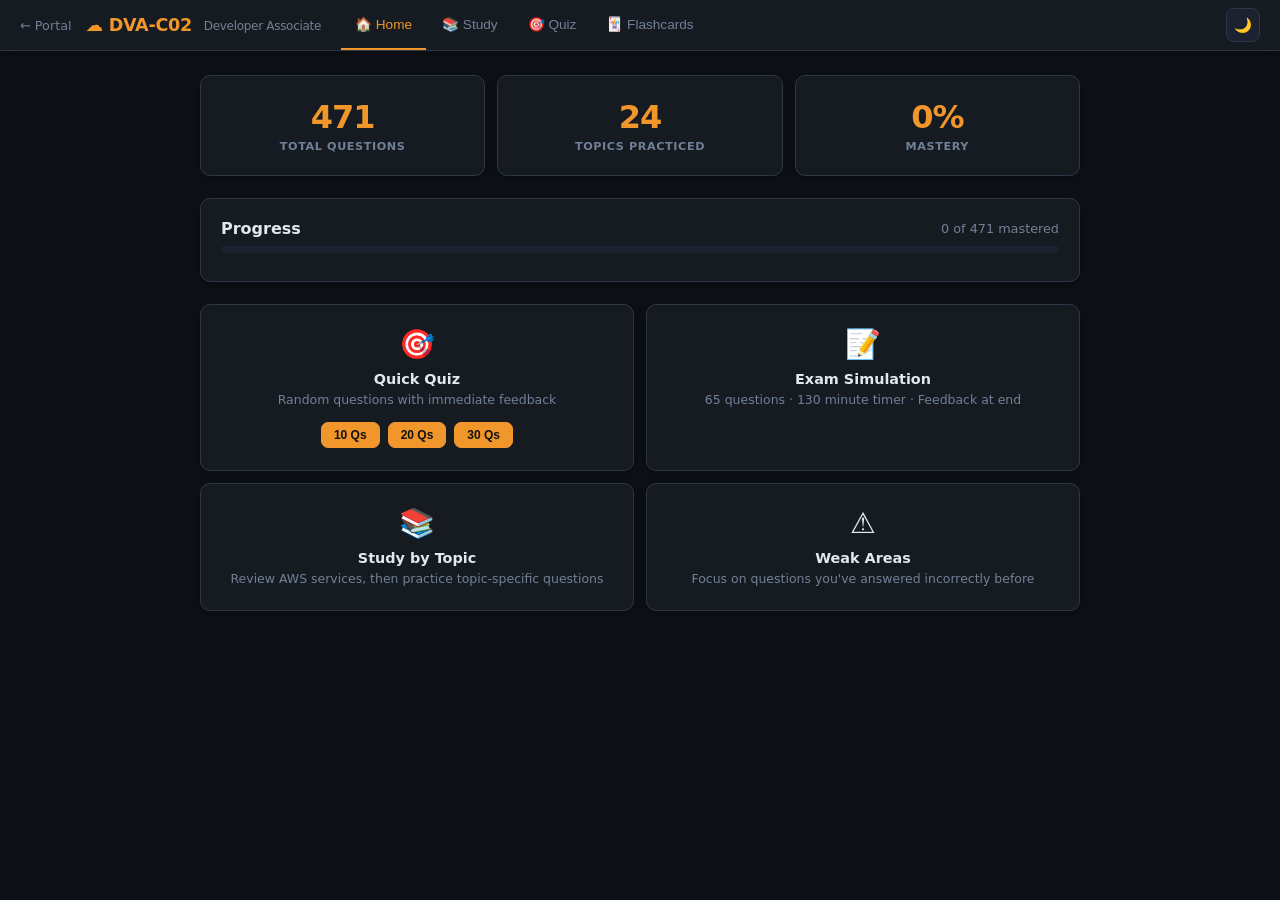
==== dva-c02.html @ b7f3e04b "Expand cert portal and add AWS Slack feedback pipeline" ====
<!DOCTYPE html>
<html lang="en">
<head>
<meta charset="UTF-8">
<meta name="viewport" content="width=device-width, initial-scale=1.0">
<title>AWS DVA-C02 Study Platform</title>
<link rel="stylesheet" href="style.css">
<link rel="icon" type="image/svg+xml" href="favicon.svg">
<style>
.nav-back{background:none;border:none;color:var(--text2);padding:14px 10px 14px 0;cursor:pointer;font-size:0.8rem;font-weight:500;display:inline-flex;align-items:center;gap:5px;transition:var(--transition);text-decoration:none;white-space:nowrap}
.nav-back:hover{color:var(--accent)}
</style>
<script>(function(){var t=localStorage.getItem('theme')||'dark';document.documentElement.setAttribute('data-theme',t);})();</script>
</head>
<body>

<nav>
  <a class="nav-back" href="index.html" title="All certifications">&#x2190; Portal</a>
  <div class="nav-logo">&#x2601; AWS <span>Developer Associate</span></div>
  <div class="nav-tabs">
    <button class="nav-tab active" data-tab="home">&#x1F3E0; Home</button>
    <button class="nav-tab" data-tab="study">&#x1F4DA; Study</button>
    <button class="nav-tab" data-tab="quiz">&#x1F3AF; Quiz</button>
    <button class="nav-tab" data-tab="flash">&#x1F0CF; Flashcards</button>
  </div>
  <button class="theme-toggle" id="theme-toggle" onclick="toggleTheme()" title="Toggle light/dark mode">🌙</button>
</nav>

<main>
  <!-- HOME -->
  <div id="tab-home" class="tab-panel active">
    <div class="stats-grid">
      <div class="stat-card"><div class="stat-val" id="stat-total">471</div><div class="stat-lbl">Total Questions</div></div>
      <div class="stat-card"><div class="stat-val" id="stat-topics">0</div><div class="stat-lbl">Topics Practiced</div></div>
      <div class="stat-card"><div class="stat-val" id="stat-mastery">0%</div><div class="stat-lbl">Mastery</div></div>
    </div>
    <div class="card">
      <div style="display:flex;justify-content:space-between;align-items:center;margin-bottom:8px">
        <span style="font-weight:600">Progress</span>
        <span id="stat-mastered-text" class="text-muted">0 of 471 mastered</span>
      </div>
      <div class="progress-bar"><div class="progress-fill" id="home-progress-fill" style="width:0%"></div></div>
    </div>
    <div class="home-actions">
      <div class="action-card">
        <div class="action-emoji">&#x1F3AF;</div>
        <div class="action-title">Quick Quiz</div>
        <div class="action-desc">Random questions with immediate feedback</div>
        <div style="margin-top:12px;display:flex;gap:8px;justify-content:center;flex-wrap:wrap">
          <button class="btn btn-primary btn-sm" onclick="startQuickQuiz(10)">10 Qs</button>
          <button class="btn btn-primary btn-sm" onclick="startQuickQuiz(20)">20 Qs</button>
          <button class="btn btn-primary btn-sm" onclick="startQuickQuiz(30)">30 Qs</button>
        </div>
      </div>
      <div class="action-card" onclick="startExamSim()">
        <div class="action-emoji">&#x1F4DD;</div>
        <div class="action-title">Exam Simulation</div>
        <div class="action-desc" id="exam-sim-desc">65 questions &middot; 130 minute timer &middot; Feedback at end</div>
      </div>
      <div class="action-card" onclick="goTab('study')">
        <div class="action-emoji">&#x1F4DA;</div>
        <div class="action-title">Study by Topic</div>
        <div class="action-desc">Review AWS services, then practice topic-specific questions</div>
      </div>
      <div class="action-card" onclick="startWeakAreas()">
        <div class="action-emoji">&#x26A0;</div>
        <div class="action-title">Weak Areas</div>
        <div class="action-desc">Focus on questions you've answered incorrectly before</div>
      </div>
    </div>
  </div>

  <!-- STUDY -->
  <div id="tab-study" class="tab-panel">
    <h2 class="section-title">AWS Services <span class="hl">Study Guide</span></h2>
    <div class="service-grid" id="service-grid"></div>
  </div>

  <!-- QUIZ -->
  <div id="tab-quiz" class="tab-panel">
    <div id="quiz-setup-screen" class="quiz-setup">
      <h2>Configure Your Quiz</h2>
      <div class="option-group">
        <label>Mode</label>
        <div class="option-pills">
          <div class="pill selected" data-group="mode" data-val="study">&#x1F4D6; Study (immediate feedback)</div>
          <div class="pill" data-group="mode" data-val="exam">&#x1F4DD; Exam (feedback at end)</div>
        </div>
      </div>
      <div class="option-group">
        <label>Question Count</label>
        <div class="option-pills">
          <div class="pill selected" data-group="count" data-val="10">10</div>
          <div class="pill" data-group="count" data-val="20">20</div>
          <div class="pill" data-group="count" data-val="30">30</div>
          <div class="pill" data-group="count" data-val="65">65</div>
          <div class="pill" data-group="count" data-val="all">All</div>
        </div>
      </div>
      <div class="option-group">
        <label>Topic</label>
        <div class="option-pills" id="topic-pills">
          <div class="pill selected" data-group="topic" data-val="all">All Topics</div>
        </div>
      </div>
      <div class="option-group">
        <label>Filter</label>
        <div class="option-pills">
          <div class="pill selected" data-group="filter" data-val="all">All Questions</div>
          <div class="pill" data-group="filter" data-val="weak">&#x26A0; Weak Areas Only</div>
        </div>
      </div>
      <button class="btn btn-primary mt-24" style="width:100%;padding:14px;font-size:1rem" onclick="startConfiguredQuiz()">Start Quiz &#x2192;</button>
    </div>
    <div id="quiz-active-screen" style="display:none"></div>
    <div id="quiz-result-screen" style="display:none"></div>
  </div>

  <!-- FLASHCARDS -->
  <div id="tab-flash" class="tab-panel">
    <div class="flash-controls">
      <h2 class="section-title" style="margin-bottom:0">Flashcards</h2>
      <select class="topic-select" id="flash-topic-filter" onchange="initFlashcards()">
        <option value="all">All Topics</option>
      </select>
      <span id="flash-count-badge" class="badge-pill">471 cards</span>
    </div>
    <div class="flash-wrap">
      <div class="flash-card" id="flash-card" onclick="flipCard()">
        <div class="flash-face flash-front">
          <div class="flash-q" id="flash-front-text">Loading...</div>
          <div class="flash-hint">Click to reveal answer</div>
        </div>
        <div class="flash-face flash-back">
          <div class="flash-a" id="flash-back-text"></div>
          <div class="flash-hint">Click to flip back</div>
        </div>
      </div>
    </div>
    <div class="flash-nav">
      <button class="btn" onclick="flashPrev()">&#x2190; Previous</button>
      <span class="flash-counter" id="flash-counter">1 / 471</span>
      <button class="btn" onclick="flashNext()">Next &#x2192;</button>
    </div>
  </div>
</main>

<!-- Info Modal -->
<div class="modal-overlay hidden" id="info-modal">
  <div class="modal-box">
    <button class="modal-close" onclick="closeModal()">&#x2715;</button>
    <div class="modal-title" id="modal-title"></div>
    <div class="modal-desc" id="modal-desc"></div>
    <a class="modal-link" id="modal-link" href="#" target="_blank">&#x1F4D6; AWS Documentation &#x2192;</a>
  </div>
</div>

<script src="questions-dva-c02.js"></script>
<script src="app.js"></script>
<script>
// Update exam sim description dynamically
const _esd = document.getElementById('exam-sim-desc');
if (_esd && typeof CERT_META !== 'undefined') {
  _esd.innerHTML = CERT_META.examQuestions + ' questions &middot; ' + CERT_META.minutes + ' minute timer &middot; Feedback at end';
}
</script>
</body>
</html>
---- style.css ----
*,*::before,*::after{box-sizing:border-box;margin:0;padding:0}
:root{
  --bg:#0d1117;--card:#161b22;--card2:#1c2230;--border:#2d3748;
  --accent:#f0962a;--accent2:#d97f1e;--text:#e2e8f0;--text2:#718096;
  --correct:#38a169;--wrong:#e53e3e;--btn:#1c2230;--btn-hover:#2d3748;
  --radius:10px;--shadow:0 2px 10px rgba(0,0,0,0.4);--transition:all 0.18s ease;
}
[data-theme="light"]{
  --bg:#f7f8fc;--card:#ffffff;--card2:#f0f2f7;--border:#e2e8f0;
  --accent:#c96f0a;--accent2:#a85c08;--text:#1a202c;--text2:#718096;
  --correct:#276749;--wrong:#c53030;--btn:#edf2f7;--btn-hover:#e2e8f0;
  --shadow:0 2px 8px rgba(0,0,0,0.08);
}
body{background:var(--bg);color:var(--text);font-family:-apple-system,BlinkMacSystemFont,'Segoe UI',system-ui,sans-serif;min-height:100vh;display:flex;flex-direction:column;transition:background 0.25s,color 0.25s}
nav{background:var(--card);border-bottom:1px solid var(--border);display:flex;align-items:center;padding:0 20px;position:sticky;top:0;z-index:100;flex-wrap:wrap;gap:4px;box-shadow:var(--shadow)}
.nav-logo{font-size:1.1rem;font-weight:800;color:var(--accent);padding:14px 0;margin-right:16px;white-space:nowrap;letter-spacing:-0.3px}
.nav-logo span{color:var(--text2);font-size:0.75rem;font-weight:500;vertical-align:middle;margin-left:6px}
.nav-tabs{display:flex;gap:2px;flex:1}
.nav-tab{background:none;border:none;color:var(--text2);padding:16px 14px;cursor:pointer;font-size:0.85rem;font-weight:500;border-bottom:2px solid transparent;transition:var(--transition);white-space:nowrap}
.nav-tab:hover{color:var(--text)}
.nav-tab.active{color:var(--accent);border-bottom-color:var(--accent)}
.theme-toggle{background:var(--btn);border:1px solid var(--border);color:var(--text2);width:34px;height:34px;border-radius:8px;cursor:pointer;font-size:0.9rem;display:inline-flex;align-items:center;justify-content:center;line-height:1;transition:var(--transition);margin-left:8px;flex-shrink:0}
.theme-toggle:hover{border-color:var(--accent);color:var(--accent)}
main{flex:1;padding:24px 20px;max-width:920px;margin:0 auto;width:100%}
.tab-panel{display:none}
.tab-panel.active{display:block}
.card{background:var(--card);border:1px solid var(--border);border-radius:var(--radius);padding:20px;box-shadow:var(--shadow)}
.card+.card{margin-top:14px}
.stats-grid{display:grid;grid-template-columns:repeat(3,1fr);gap:12px;margin-bottom:22px}
@media(max-width:480px){.stats-grid{grid-template-columns:1fr 1fr}}
.stat-card{background:var(--card);border:1px solid var(--border);border-radius:var(--radius);padding:22px 16px;text-align:center;box-shadow:var(--shadow)}
.stat-val{font-size:2rem;font-weight:800;color:var(--accent);letter-spacing:-1px}
.stat-lbl{font-size:0.7rem;color:var(--text2);margin-top:4px;font-weight:600;text-transform:uppercase;letter-spacing:0.6px}
.progress-bar{background:var(--card2);border-radius:999px;height:7px;overflow:hidden;margin:8px 0}
.progress-fill{background:linear-gradient(90deg,var(--accent),var(--accent2));height:100%;border-radius:999px;transition:width 0.5s ease}
.home-actions{display:grid;grid-template-columns:1fr 1fr;gap:12px;margin-top:22px}
@media(max-width:480px){.home-actions{grid-template-columns:1fr}}
.action-card{background:var(--card);border:1px solid var(--border);border-radius:var(--radius);padding:22px 18px;text-align:center;cursor:pointer;transition:var(--transition);box-shadow:var(--shadow)}
.action-card:hover{border-color:var(--accent);transform:translateY(-2px);box-shadow:0 6px 20px rgba(0,0,0,0.2)}
.action-emoji{font-size:1.8rem;margin-bottom:10px}
.action-title{font-weight:700;font-size:0.9rem;margin-bottom:4px}
.action-desc{font-size:0.78rem;color:var(--text2);line-height:1.5}
.service-grid{display:grid;grid-template-columns:repeat(auto-fill,minmax(280px,1fr));gap:12px}
.service-card{background:var(--card);border:1px solid var(--border);border-radius:var(--radius);padding:18px;box-shadow:var(--shadow)}
.service-header{display:flex;align-items:center;gap:10px;margin-bottom:10px}
.service-emoji{font-size:1.5rem}
.service-name{font-size:0.95rem;font-weight:700;color:var(--accent)}
.service-desc{font-size:0.8rem;color:var(--text2);line-height:1.6;margin-bottom:10px}
.service-bullets{list-style:none;margin-bottom:12px}
.service-bullets li{font-size:0.78rem;color:var(--text);padding:2px 0 2px 14px;position:relative;line-height:1.5}
.service-bullets li::before{content:'›';position:absolute;left:0;color:var(--accent);font-weight:700;font-size:1rem;line-height:1.3}
.quiz-setup{max-width:580px;margin:0 auto}
.quiz-setup h2{font-size:1.2rem;font-weight:700;margin-bottom:22px;letter-spacing:-0.3px}
.option-group{margin-bottom:18px}
.option-group label{display:block;font-size:0.7rem;font-weight:700;color:var(--text2);margin-bottom:8px;text-transform:uppercase;letter-spacing:0.8px}
.option-pills{display:flex;flex-wrap:wrap;gap:6px}
.pill{background:var(--card2);border:1.5px solid var(--border);color:var(--text2);padding:6px 14px;border-radius:999px;cursor:pointer;font-size:0.8rem;font-weight:500;transition:var(--transition);user-select:none}
.pill:hover{border-color:var(--accent);color:var(--text)}
.pill.selected{background:var(--accent);border-color:var(--accent);color:#111;font-weight:700}
.quiz-active{max-width:700px;margin:0 auto}
.quiz-header{display:flex;justify-content:space-between;align-items:center;margin-bottom:14px;flex-wrap:wrap;gap:8px}
.quiz-progress-text{font-size:0.8rem;color:var(--text2);font-weight:500}
.quiz-score{font-size:0.85rem;font-weight:700;color:var(--accent)}
.timer{font-size:0.85rem;font-weight:700;color:var(--wrong);background:rgba(229,62,62,0.1);padding:4px 12px;border-radius:999px;border:1px solid rgba(229,62,62,0.25)}
.timer.ok{color:var(--accent);background:rgba(240,150,42,0.1);border-color:rgba(240,150,42,0.3)}
.question-card{background:var(--card);border:1px solid var(--border);border-radius:var(--radius);padding:24px;margin-bottom:12px;box-shadow:var(--shadow)}
.question-num{font-size:0.7rem;color:var(--text2);margin-bottom:10px;font-weight:700;text-transform:uppercase;letter-spacing:0.6px}
.question-text{font-size:0.95rem;line-height:1.75;font-weight:500;margin-bottom:18px}
.answers{display:flex;flex-direction:column;gap:7px}
.answer-btn{background:var(--card2);border:1.5px solid var(--border);color:var(--text);padding:11px 16px;border-radius:8px;cursor:pointer;font-size:0.85rem;text-align:left;transition:var(--transition);line-height:1.5}
.answer-btn:hover:not(:disabled){border-color:var(--accent);background:var(--btn-hover)}
.answer-btn.correct{border-color:var(--correct)!important;background:rgba(56,161,105,0.12)!important;color:var(--correct)!important}
.answer-btn.wrong{border-color:var(--wrong)!important;background:rgba(229,62,62,0.12)!important;color:var(--wrong)!important}
.answer-btn.sel-multi{border-color:var(--accent);background:rgba(240,150,42,0.1)}
.answer-btn:disabled{cursor:default}
.feedback{padding:11px 16px;border-radius:8px;margin-top:10px;font-size:0.82rem;font-weight:600}
.feedback.correct{background:rgba(56,161,105,0.1);border:1px solid rgba(56,161,105,0.35);color:var(--correct)}
.feedback.wrong{background:rgba(229,62,62,0.1);border:1px solid rgba(229,62,62,0.35);color:var(--wrong)}
.info-btn{background:none;border:1px solid var(--border);color:var(--text2);width:22px;height:22px;border-radius:50%;cursor:pointer;font-size:0.7rem;display:inline-flex;align-items:center;justify-content:center;transition:var(--transition);vertical-align:middle;margin-left:6px;flex-shrink:0}
.info-btn:hover{border-color:var(--accent);color:var(--accent)}
.next-btn-wrap{text-align:right;margin-top:12px}
.result-card{background:var(--card);border:1px solid var(--border);border-radius:14px;padding:36px 28px;text-align:center;max-width:420px;margin:0 auto;box-shadow:var(--shadow)}
.result-score{font-size:4rem;font-weight:900;color:var(--accent);line-height:1;letter-spacing:-2px}
.result-label{font-size:1.05rem;font-weight:700;margin:10px 0 6px}
.result-pass{color:var(--correct)}
.result-fail{color:var(--wrong)}
.result-sub{color:var(--text2);font-size:0.82rem;margin-bottom:24px}
.flash-controls{display:flex;align-items:center;gap:10px;margin-bottom:20px;flex-wrap:wrap}
.flash-wrap{perspective:1000px;max-width:580px;margin:0 auto 20px}
.flash-card{width:100%;min-height:260px;border-radius:14px;cursor:pointer;position:relative;transform-style:preserve-3d;transition:transform 0.45s cubic-bezier(0.4,0,0.2,1)}
.flash-card.flipped{transform:rotateY(180deg)}
.flash-face{position:absolute;width:100%;min-height:260px;backface-visibility:hidden;-webkit-backface-visibility:hidden;border-radius:14px;padding:28px;display:flex;flex-direction:column;justify-content:center;align-items:center;text-align:center;border:1.5px solid var(--border);box-shadow:var(--shadow)}
.flash-front{background:var(--card);border-color:var(--accent)}
.flash-back{background:var(--card2);transform:rotateY(180deg);border-color:var(--correct)}
.flash-hint{font-size:0.68rem;color:var(--text2);margin-top:auto;padding-top:12px;text-transform:uppercase;letter-spacing:0.5px}
.flash-q{font-size:0.9rem;line-height:1.75;font-weight:500}
.flash-a{font-size:0.9rem;line-height:1.6;color:var(--correct);font-weight:600}
.flash-nav{display:flex;justify-content:center;align-items:center;gap:14px;margin-top:12px}
.flash-counter{font-size:0.82rem;color:var(--text2);min-width:80px;text-align:center;font-weight:500}
.modal-overlay{position:fixed;inset:0;background:rgba(0,0,0,0.6);backdrop-filter:blur(4px);display:flex;align-items:center;justify-content:center;z-index:200;padding:20px}
.modal-overlay.hidden{display:none}
.modal-box{background:var(--card);border:1px solid var(--border);border-radius:14px;padding:26px;max-width:460px;width:100%;max-height:80vh;overflow-y:auto;box-shadow:0 20px 50px rgba(0,0,0,0.4)}
.modal-title{font-size:1.05rem;font-weight:700;color:var(--accent);margin-bottom:10px}
.modal-desc{font-size:0.82rem;line-height:1.75;color:var(--text2);margin-bottom:16px;white-space:pre-line}
.modal-link{color:var(--accent);text-decoration:none;font-size:0.8rem;font-weight:500}
.modal-link:hover{text-decoration:underline}
.modal-close{float:right;background:none;border:none;color:var(--text2);font-size:1.1rem;cursor:pointer;margin-top:-4px;padding:4px 6px;border-radius:6px;transition:var(--transition)}
.modal-close:hover{color:var(--text);background:var(--card2)}
.topic-select{background:var(--card2);border:1.5px solid var(--border);color:var(--text);padding:7px 10px;border-radius:7px;font-size:0.8rem;cursor:pointer;transition:var(--transition)}
.topic-select:hover,.topic-select:focus{border-color:var(--accent);outline:none}
h2.section-title{font-size:1.2rem;font-weight:700;margin-bottom:18px;letter-spacing:-0.3px}
h2.section-title .hl{color:var(--accent)}
.mt-16{margin-top:16px}
.mt-24{margin-top:24px}
.text-muted{color:var(--text2);font-size:0.8rem}
.badge-pill{background:rgba(240,150,42,0.12);color:var(--accent);padding:2px 9px;border-radius:999px;font-size:0.7rem;font-weight:700;display:inline-block;letter-spacing:0.3px;text-transform:uppercase}
.btn{background:var(--btn);border:1.5px solid var(--border);color:var(--text);padding:8px 16px;border-radius:7px;cursor:pointer;font-size:0.82rem;font-weight:600;transition:var(--transition);display:inline-block}
.btn:hover{background:var(--btn-hover);border-color:var(--accent)}
.btn-primary{background:var(--accent);border-color:var(--accent);color:#111;font-weight:700}
.btn-primary:hover{background:var(--accent2);border-color:var(--accent2)}
.btn-sm{padding:5px 12px;font-size:0.75rem}

@media(max-width:640px){
  nav{padding:6px 12px;gap:6px}
  .nav-logo{padding:8px 0;margin-right:8px;font-size:1rem}
  .nav-logo span{display:none}
  .theme-toggle{margin-left:auto;width:32px;height:32px;font-size:0.85rem}
  .nav-tabs{order:3;width:100%;overflow-x:auto;scrollbar-width:none;-ms-overflow-style:none}
  .nav-tabs::-webkit-scrollbar{display:none}
  .nav-tab{padding:12px 10px;font-size:0.78rem;flex:0 0 auto}
}
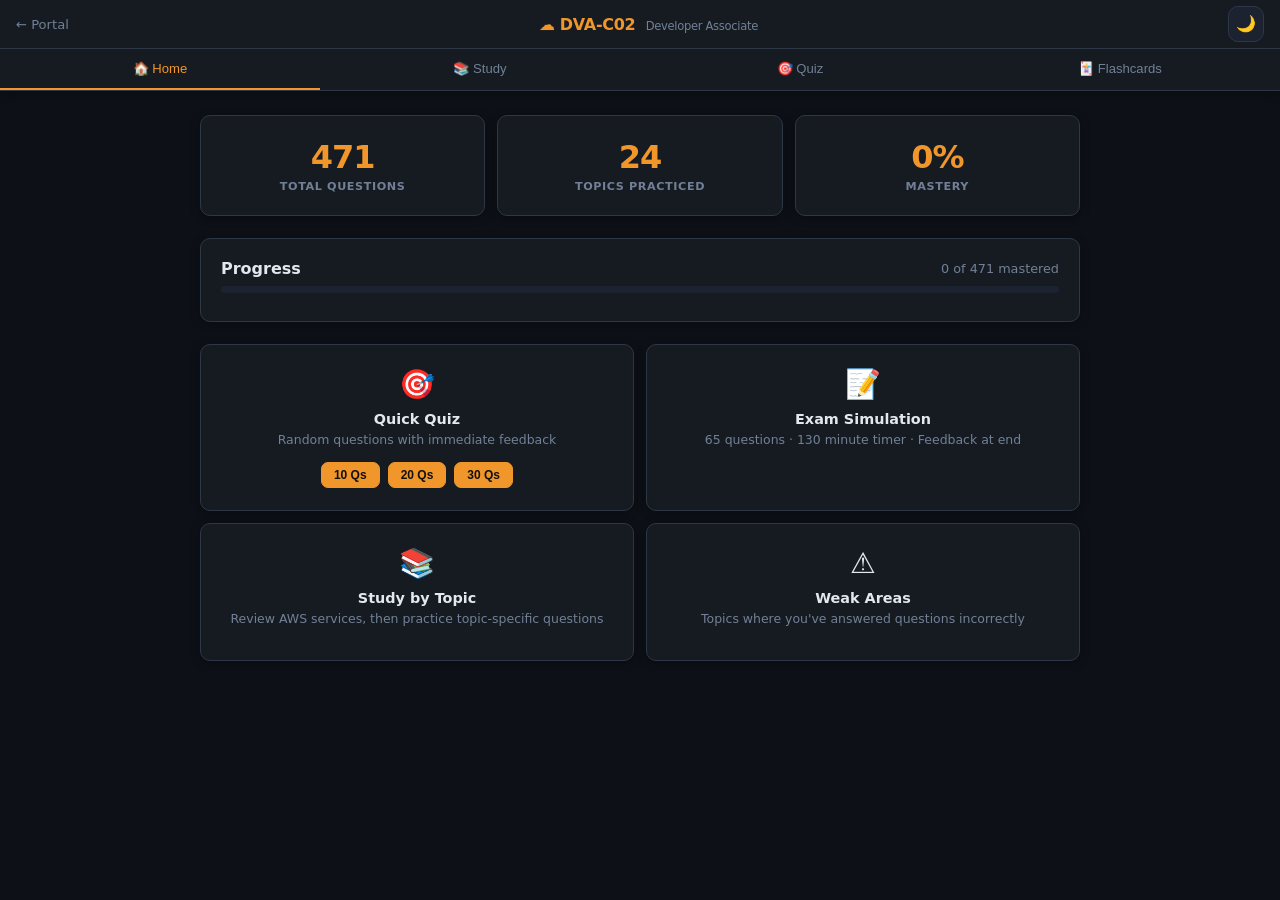
==== commit 7f6bf0ab: "Redesign nav to consistent 2-row layout across all pages - Top row: back link, cert title (centered)" ====
--- a/dva-c02.html
+++ b/dva-c02.html
@@ -6,24 +6,22 @@
 <title>AWS DVA-C02 Study Platform</title>
 <link rel="stylesheet" href="style.css">
 <link rel="icon" type="image/svg+xml" href="favicon.svg">
-<style>
-.nav-back{background:none;border:none;color:var(--text2);padding:14px 10px 14px 0;cursor:pointer;font-size:0.8rem;font-weight:500;display:inline-flex;align-items:center;gap:5px;transition:var(--transition);text-decoration:none;white-space:nowrap}
-.nav-back:hover{color:var(--accent)}
-</style>
 <script>(function(){var t=localStorage.getItem('theme')||'dark';document.documentElement.setAttribute('data-theme',t);})();</script>
 </head>
 <body>
 
 <nav>
-  <a class="nav-back" href="index.html" title="All certifications">&#x2190; Portal</a>
-  <div class="nav-logo">&#x2601; AWS <span>Developer Associate</span></div>
+  <div class="nav-top">
+    <a class="nav-back" href="index.html" title="All certifications">&#x2190; Portal</a>
+    <span class="nav-title-cert">&#x2601; DVA-C02 <span class="sub">Developer Associate</span></span>
+    <button class="theme-toggle" id="theme-toggle" onclick="toggleTheme()" title="Toggle light/dark mode">🌙</button>
+  </div>
   <div class="nav-tabs">
     <button class="nav-tab active" data-tab="home">&#x1F3E0; Home</button>
     <button class="nav-tab" data-tab="study">&#x1F4DA; Study</button>
     <button class="nav-tab" data-tab="quiz">&#x1F3AF; Quiz</button>
     <button class="nav-tab" data-tab="flash">&#x1F0CF; Flashcards</button>
   </div>
-  <button class="theme-toggle" id="theme-toggle" onclick="toggleTheme()" title="Toggle light/dark mode">🌙</button>
 </nav>
 
 <main>
@@ -63,9 +61,10 @@
         <div class="action-desc">Review AWS services, then practice topic-specific questions</div>
       </div>
       <div class="action-card" onclick="startWeakAreas()">
-        <div class="action-emoji">&#x26A0;</div>
+        <div class="action-emoji">&#x26A0;&#xFE0F;</div>
         <div class="action-title">Weak Areas</div>
-        <div class="action-desc">Focus on questions you've answered incorrectly before</div>
+        <div class="action-desc">Topics where you've answered questions incorrectly</div>
+        <div id="weak-topics-list" style="margin-top:10px;display:flex;flex-wrap:wrap;gap:5px;justify-content:center"></div>
       </div>
     </div>
   </div>
--- a/style.css
+++ b/style.css
@@ -12,14 +12,18 @@
   --shadow:0 2px 8px rgba(0,0,0,0.08);
 }
 body{background:var(--bg);color:var(--text);font-family:-apple-system,BlinkMacSystemFont,'Segoe UI',system-ui,sans-serif;min-height:100vh;display:flex;flex-direction:column;transition:background 0.25s,color 0.25s}
-nav{background:var(--card);border-bottom:1px solid var(--border);display:flex;align-items:center;padding:0 20px;position:sticky;top:0;z-index:100;flex-wrap:wrap;gap:4px;box-shadow:var(--shadow)}
-.nav-logo{font-size:1.1rem;font-weight:800;color:var(--accent);padding:14px 0;margin-right:16px;white-space:nowrap;letter-spacing:-0.3px}
-.nav-logo span{color:var(--text2);font-size:0.75rem;font-weight:500;vertical-align:middle;margin-left:6px}
-.nav-tabs{display:flex;gap:2px;flex:1}
-.nav-tab{background:none;border:none;color:var(--text2);padding:16px 14px;cursor:pointer;font-size:0.85rem;font-weight:500;border-bottom:2px solid transparent;transition:var(--transition);white-space:nowrap}
+nav{background:var(--card);border-bottom:1px solid var(--border);position:sticky;top:0;z-index:100;box-shadow:var(--shadow)}
+.nav-top{display:flex;align-items:center;padding:0 16px;gap:10px;min-height:48px}
+.nav-back{background:none;border:none;color:var(--text2);padding:0;cursor:pointer;font-size:0.82rem;font-weight:500;display:inline-flex;align-items:center;gap:4px;transition:var(--transition);text-decoration:none;white-space:nowrap;flex-shrink:0}
+.nav-back:hover{color:var(--accent)}
+.nav-title-cert{font-size:1rem;font-weight:800;color:var(--accent);white-space:nowrap;letter-spacing:-0.3px;flex:1;text-align:center;overflow:hidden;text-overflow:ellipsis}
+.nav-title-cert .sub{color:var(--text2);font-size:0.72rem;font-weight:500;margin-left:5px}
+.nav-tabs{display:flex;gap:0;overflow-x:auto;scrollbar-width:none;-ms-overflow-style:none;border-top:1px solid var(--border)}
+.nav-tabs::-webkit-scrollbar{display:none}
+.nav-tab{background:none;border:none;color:var(--text2);padding:12px 16px;cursor:pointer;font-size:0.82rem;font-weight:500;border-bottom:2px solid transparent;transition:var(--transition);white-space:nowrap;flex:1;text-align:center}
 .nav-tab:hover{color:var(--text)}
 .nav-tab.active{color:var(--accent);border-bottom-color:var(--accent)}
-.theme-toggle{background:var(--btn);border:1px solid var(--border);color:var(--text2);width:34px;height:34px;border-radius:8px;cursor:pointer;font-size:0.9rem;display:inline-flex;align-items:center;justify-content:center;line-height:1;transition:var(--transition);margin-left:8px;flex-shrink:0}
+.theme-toggle{background:var(--btn);border:1px solid var(--border);color:var(--text2);width:36px;height:36px;border-radius:10px;cursor:pointer;font-size:1rem;display:inline-flex;align-items:center;justify-content:center;line-height:1;transition:var(--transition);flex-shrink:0}
 .theme-toggle:hover{border-color:var(--accent);color:var(--accent)}
 main{flex:1;padding:24px 20px;max-width:920px;margin:0 auto;width:100%}
 .tab-panel{display:none}
@@ -119,13 +123,16 @@
 .btn-primary{background:var(--accent);border-color:var(--accent);color:#111;font-weight:700}
 .btn-primary:hover{background:var(--accent2);border-color:var(--accent2)}
 .btn-sm{padding:5px 12px;font-size:0.75rem}
+.weak-topic-tag{background:rgba(229,62,62,0.1);color:var(--wrong);border:1px solid rgba(229,62,62,0.25);padding:2px 9px;border-radius:999px;font-size:0.72rem;font-weight:700;white-space:nowrap}
+.weak-topic-none{color:var(--text2);font-size:0.75rem}
 
 @media(max-width:640px){
-  nav{padding:6px 12px;gap:6px}
-  .nav-logo{padding:8px 0;margin-right:8px;font-size:1rem}
-  .nav-logo span{display:none}
-  .theme-toggle{margin-left:auto;width:32px;height:32px;font-size:0.85rem}
-  .nav-tabs{order:3;width:100%;overflow-x:auto;scrollbar-width:none;-ms-overflow-style:none}
-  .nav-tabs::-webkit-scrollbar{display:none}
-  .nav-tab{padding:12px 10px;font-size:0.78rem;flex:0 0 auto}
+  .nav-top{padding:0 12px;min-height:44px;gap:8px}
+  .nav-title-cert{font-size:0.92rem}
+  .nav-title-cert .sub{display:none}
+  .nav-tab{padding:10px 8px;font-size:0.76rem}
+  main{padding:18px 12px}
+  .question-card{padding:16px}
+  .result-card{padding:24px 16px}
+  .flash-face{padding:20px}
 }
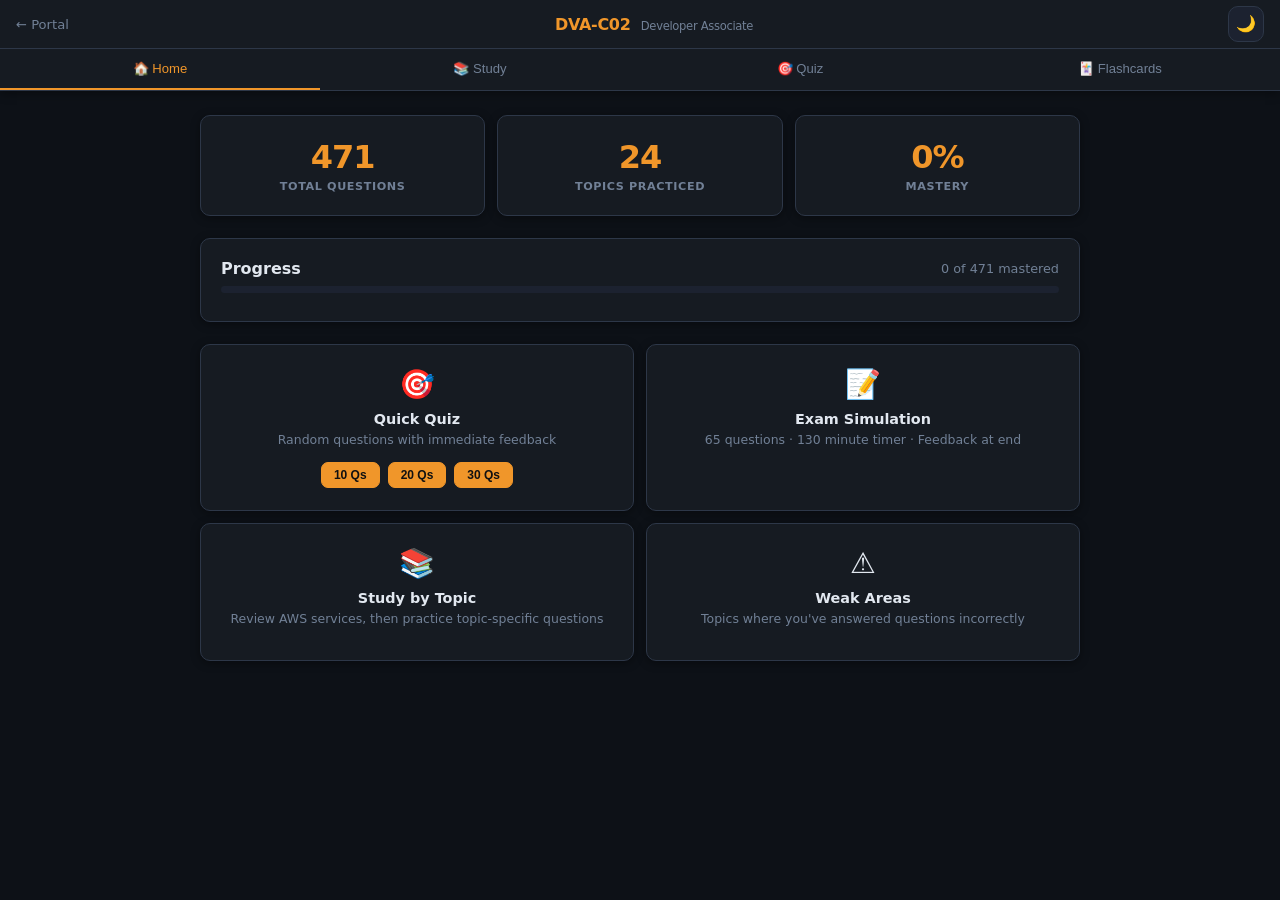
==== commit f81af261: "Visual upgrade: cert badges in nav, progress rings, animated hero, level-tinted dark cards" ====
--- a/dva-c02.html
+++ b/dva-c02.html
@@ -13,7 +13,7 @@
 <nav>
   <div class="nav-top">
     <a class="nav-back" href="index.html" title="All certifications">&#x2190; Portal</a>
-    <span class="nav-title-cert">&#x2601; DVA-C02 <span class="sub">Developer Associate</span></span>
+    <span class="nav-title-cert"><img class="nav-badge-img" src="https://d1.awsstatic.com/onedam/marketing-channels/website/aws/en_US/certification/approved/images/certification-badges/1268_AWS_Cert_Template_badges_Developer.48b58911afa0d71c5655bbaf91fa5442bcc32f5d.png" alt="" aria-hidden="true"> DVA-C02 <span class="sub">Developer Associate</span></span>
     <button class="theme-toggle" id="theme-toggle" onclick="toggleTheme()" title="Toggle light/dark mode">🌙</button>
   </div>
   <div class="nav-tabs">
--- a/style.css
+++ b/style.css
@@ -6,18 +6,19 @@
   --radius:10px;--shadow:0 2px 10px rgba(0,0,0,0.4);--transition:all 0.18s ease;
 }
 [data-theme="light"]{
-  --bg:#f7f8fc;--card:#ffffff;--card2:#f0f2f7;--border:#e2e8f0;
-  --accent:#c96f0a;--accent2:#a85c08;--text:#1a202c;--text2:#718096;
-  --correct:#276749;--wrong:#c53030;--btn:#edf2f7;--btn-hover:#e2e8f0;
-  --shadow:0 2px 8px rgba(0,0,0,0.08);
+  --bg:#F9F7F3;--card:#ffffff;--card2:#f2ede7;--border:#e0d9d1;
+  --accent:#c96f0a;--accent2:#a85c08;--text:#191919;--text2:#726b63;
+  --correct:#276749;--wrong:#c53030;--btn:#eae4dd;--btn-hover:#dfd8d0;
+  --shadow:0 1px 6px rgba(0,0,0,0.07);
 }
-body{background:var(--bg);color:var(--text);font-family:-apple-system,BlinkMacSystemFont,'Segoe UI',system-ui,sans-serif;min-height:100vh;display:flex;flex-direction:column;transition:background 0.25s,color 0.25s}
+body{background:var(--bg);color:var(--text);font-family:'Century Gothic','Trebuchet MS',Futura,system-ui,sans-serif;min-height:100vh;display:flex;flex-direction:column;transition:background 0.25s,color 0.25s}
 nav{background:var(--card);border-bottom:1px solid var(--border);position:sticky;top:0;z-index:100;box-shadow:var(--shadow)}
 .nav-top{display:flex;align-items:center;padding:0 16px;gap:10px;min-height:48px}
 .nav-back{background:none;border:none;color:var(--text2);padding:0;cursor:pointer;font-size:0.82rem;font-weight:500;display:inline-flex;align-items:center;gap:4px;transition:var(--transition);text-decoration:none;white-space:nowrap;flex-shrink:0}
 .nav-back:hover{color:var(--accent)}
-.nav-title-cert{font-size:1rem;font-weight:800;color:var(--accent);white-space:nowrap;letter-spacing:-0.3px;flex:1;text-align:center;overflow:hidden;text-overflow:ellipsis}
+.nav-title-cert{font-size:1rem;font-weight:800;color:var(--accent);white-space:nowrap;letter-spacing:-0.3px;flex:1;min-width:0;text-align:center;overflow:hidden;text-overflow:ellipsis}
 .nav-title-cert .sub{color:var(--text2);font-size:0.72rem;font-weight:500;margin-left:5px}
+@media(max-width:768px){.nav-title-cert .sub{display:none}}
 .nav-tabs{display:flex;gap:0;overflow-x:auto;scrollbar-width:none;-ms-overflow-style:none;border-top:1px solid var(--border)}
 .nav-tabs::-webkit-scrollbar{display:none}
 .nav-tab{background:none;border:none;color:var(--text2);padding:12px 16px;cursor:pointer;font-size:0.82rem;font-weight:500;border-bottom:2px solid transparent;transition:var(--transition);white-space:nowrap;flex:1;text-align:center}
@@ -25,6 +26,7 @@
 .nav-tab.active{color:var(--accent);border-bottom-color:var(--accent)}
 .theme-toggle{background:var(--btn);border:1px solid var(--border);color:var(--text2);width:36px;height:36px;border-radius:10px;cursor:pointer;font-size:1rem;display:inline-flex;align-items:center;justify-content:center;line-height:1;transition:var(--transition);flex-shrink:0}
 .theme-toggle:hover{border-color:var(--accent);color:var(--accent)}
+.nav-badge-img{width:32px;height:auto;object-fit:contain;vertical-align:middle;margin-right:6px;flex-shrink:0}
 main{flex:1;padding:24px 20px;max-width:920px;margin:0 auto;width:100%}
 .tab-panel{display:none}
 .tab-panel.active{display:block}
@@ -130,6 +132,7 @@
   .nav-top{padding:0 12px;min-height:44px;gap:8px}
   .nav-title-cert{font-size:0.92rem}
   .nav-title-cert .sub{display:none}
+  .nav-badge-img{width:24px}
   .nav-tab{padding:10px 8px;font-size:0.76rem}
   main{padding:18px 12px}
   .question-card{padding:16px}
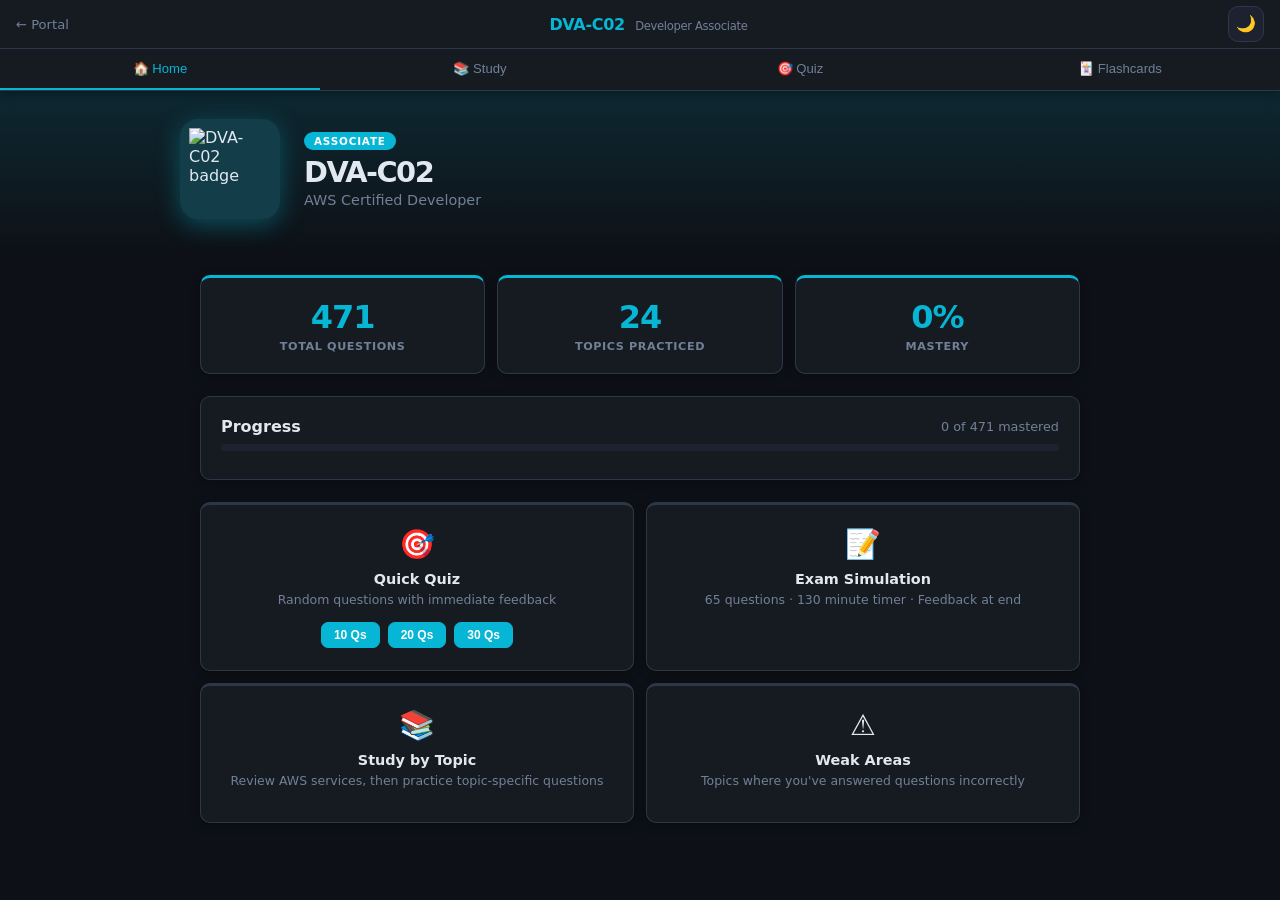
==== commit ecb6eecf: "Redesign cert pages: full-bleed cert-color hero, cohesive colors everywhere" ====
--- a/dva-c02.html
+++ b/dva-c02.html
@@ -6,14 +6,15 @@
 <title>AWS DVA-C02 Study Platform</title>
 <link rel="stylesheet" href="style.css">
 <link rel="icon" type="image/svg+xml" href="favicon.svg">
+<style>:root{--cert-color:#06b6d4}</style>
 <script>(function(){var t=localStorage.getItem('theme')||'dark';document.documentElement.setAttribute('data-theme',t);})();</script>
 </head>
-<body>
+<body class="cert-page">
 
 <nav>
   <div class="nav-top">
     <a class="nav-back" href="index.html" title="All certifications">&#x2190; Portal</a>
-    <span class="nav-title-cert"><img class="nav-badge-img" src="https://d1.awsstatic.com/onedam/marketing-channels/website/aws/en_US/certification/approved/images/certification-badges/1268_AWS_Cert_Template_badges_Developer.48b58911afa0d71c5655bbaf91fa5442bcc32f5d.png" alt="" aria-hidden="true"> DVA-C02 <span class="sub">Developer Associate</span></span>
+    <span class="nav-title-cert">DVA-C02 <span class="sub">Developer Associate</span></span>
     <button class="theme-toggle" id="theme-toggle" onclick="toggleTheme()" title="Toggle light/dark mode">🌙</button>
   </div>
   <div class="nav-tabs">
@@ -23,6 +24,19 @@
     <button class="nav-tab" data-tab="flash">&#x1F0CF; Flashcards</button>
   </div>
 </nav>
+
+<section class="cert-hero-banner">
+  <div class="cert-hero-inner">
+    <div class="cert-pg-badge-wrap">
+      <img class="cert-pg-badge" src="https://d1.awsstatic.com/onedam/marketing-channels/website/aws/en_US/certification/approved/images/certification-badges/1268_AWS_Cert_Template_badges_Developer.48b58911afa0d71c5655bbaf91fa5442bcc32f5d.png" alt="DVA-C02 badge" width="80" height="60" loading="lazy">
+    </div>
+    <div class="cert-pg-info">
+      <div class="cert-pg-level">Associate</div>
+      <div class="cert-pg-code">DVA-C02</div>
+      <div class="cert-pg-name">AWS Certified Developer</div>
+    </div>
+  </div>
+</section>
 
 <main>
   <!-- HOME -->
--- a/style.css
+++ b/style.css
@@ -26,7 +26,27 @@
 .nav-tab.active{color:var(--accent);border-bottom-color:var(--accent)}
 .theme-toggle{background:var(--btn);border:1px solid var(--border);color:var(--text2);width:36px;height:36px;border-radius:10px;cursor:pointer;font-size:1rem;display:inline-flex;align-items:center;justify-content:center;line-height:1;transition:var(--transition);flex-shrink:0}
 .theme-toggle:hover{border-color:var(--accent);color:var(--accent)}
-.nav-badge-img{width:32px;height:auto;object-fit:contain;vertical-align:middle;margin-right:6px;flex-shrink:0}
+/* ── Cert page hero banner (full-width, outside main) ────── */
+.cert-hero-banner{width:100%;background:linear-gradient(180deg,color-mix(in srgb,var(--cert-color,var(--accent)) 14%,var(--bg)) 0%,var(--bg) 100%);padding:28px 20px 32px}
+.cert-hero-inner{max-width:920px;margin:0 auto;display:flex;align-items:center;gap:24px}
+.cert-pg-badge-wrap{width:100px;height:100px;border-radius:18px;flex-shrink:0;background:color-mix(in srgb,var(--cert-color,var(--accent)) 22%,var(--card));display:flex;align-items:center;justify-content:center;box-shadow:0 6px 24px color-mix(in srgb,var(--cert-color,var(--accent)) 35%,transparent)}
+.cert-pg-badge{width:82%;height:82%;object-fit:contain}
+.cert-pg-info{flex:1;min-width:0}
+.cert-pg-level{display:inline-block;font-size:0.65rem;font-weight:700;text-transform:uppercase;letter-spacing:0.08em;background:var(--cert-color,var(--accent));color:#fff;padding:3px 10px;border-radius:999px;margin-bottom:8px}
+.cert-pg-code{font-size:1.8rem;font-weight:900;letter-spacing:-1.5px;line-height:1}
+.cert-pg-name{font-size:0.9rem;color:var(--text2);margin-top:6px}
+/* ── Cert-page color overrides (driven by --cert-color) ─── */
+.cert-page .nav-title-cert{color:var(--cert-color,var(--accent))}
+.cert-page .nav-tab.active{color:var(--cert-color,var(--accent));border-bottom-color:var(--cert-color,var(--accent))}
+.cert-page .stat-card{border-top-color:var(--cert-color,var(--accent))}
+.cert-page .stat-val{color:var(--cert-color,var(--accent))}
+.cert-page .progress-fill{background:linear-gradient(90deg,var(--cert-color,var(--accent)),color-mix(in srgb,var(--cert-color,var(--accent)) 65%,#fff))}
+.cert-page .btn-primary{background:var(--cert-color,var(--accent));border-color:var(--cert-color,var(--accent));color:#fff}
+.cert-page .btn-primary:hover{background:color-mix(in srgb,var(--cert-color,var(--accent)) 80%,#000);border-color:color-mix(in srgb,var(--cert-color,var(--accent)) 80%,#000)}
+.cert-page .action-card:hover{border-color:var(--cert-color,var(--accent));border-top-color:var(--cert-color,var(--accent))}
+.cert-page .pill.selected{background:var(--cert-color,var(--accent));border-color:var(--cert-color,var(--accent))}
+.cert-page .nav-tab:hover{color:var(--cert-color,var(--accent))}
+@media(max-width:560px){.cert-hero-banner{padding:20px 12px 24px}.cert-pg-badge-wrap{width:72px;height:72px;border-radius:12px}.cert-pg-code{font-size:1.4rem}}
 main{flex:1;padding:24px 20px;max-width:920px;margin:0 auto;width:100%}
 .tab-panel{display:none}
 .tab-panel.active{display:block}
@@ -34,15 +54,15 @@
 .card+.card{margin-top:14px}
 .stats-grid{display:grid;grid-template-columns:repeat(3,1fr);gap:12px;margin-bottom:22px}
 @media(max-width:480px){.stats-grid{grid-template-columns:1fr 1fr}}
-.stat-card{background:var(--card);border:1px solid var(--border);border-radius:var(--radius);padding:22px 16px;text-align:center;box-shadow:var(--shadow)}
+.stat-card{background:var(--card);border:1px solid var(--border);border-radius:var(--radius);padding:20px 16px;text-align:center;box-shadow:var(--shadow);border-top:3px solid var(--accent)}
 .stat-val{font-size:2rem;font-weight:800;color:var(--accent);letter-spacing:-1px}
 .stat-lbl{font-size:0.7rem;color:var(--text2);margin-top:4px;font-weight:600;text-transform:uppercase;letter-spacing:0.6px}
 .progress-bar{background:var(--card2);border-radius:999px;height:7px;overflow:hidden;margin:8px 0}
 .progress-fill{background:linear-gradient(90deg,var(--accent),var(--accent2));height:100%;border-radius:999px;transition:width 0.5s ease}
 .home-actions{display:grid;grid-template-columns:1fr 1fr;gap:12px;margin-top:22px}
 @media(max-width:480px){.home-actions{grid-template-columns:1fr}}
-.action-card{background:var(--card);border:1px solid var(--border);border-radius:var(--radius);padding:22px 18px;text-align:center;cursor:pointer;transition:var(--transition);box-shadow:var(--shadow)}
-.action-card:hover{border-color:var(--accent);transform:translateY(-2px);box-shadow:0 6px 20px rgba(0,0,0,0.2)}
+.action-card{background:var(--card);border:1px solid var(--border);border-radius:var(--radius);padding:22px 18px;text-align:center;cursor:pointer;transition:var(--transition);box-shadow:var(--shadow);border-top:3px solid var(--border)}
+.action-card:hover{border-color:var(--accent);border-top-color:var(--accent);transform:translateY(-2px);box-shadow:0 6px 20px rgba(0,0,0,0.2)}
 .action-emoji{font-size:1.8rem;margin-bottom:10px}
 .action-title{font-weight:700;font-size:0.9rem;margin-bottom:4px}
 .action-desc{font-size:0.78rem;color:var(--text2);line-height:1.5}
